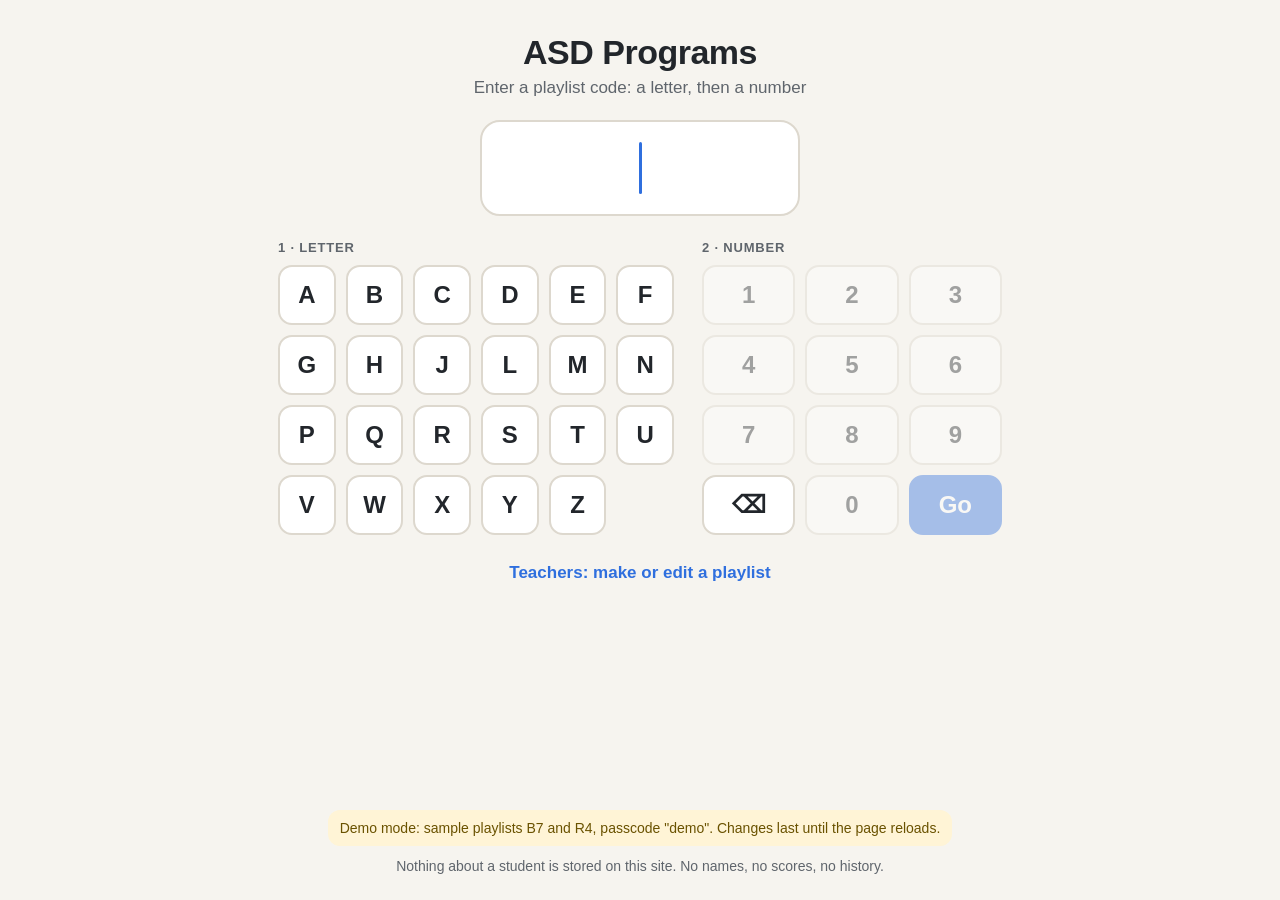
==== index.html @ 2d55800f "Build the site shell, playlists, builder and Apps Script store One-page shell: home code entry, stud" ====
<!DOCTYPE html>
<html lang="en">
<head>
<meta charset="utf-8">
<meta name="viewport" content="width=device-width, initial-scale=1, maximum-scale=1, user-scalable=no">
<meta name="apple-mobile-web-app-title" content="ASD Programs">
<meta name="referrer" content="no-referrer">
<title>ASD Programs</title>
<link rel="stylesheet" href="shared/shell.css">
</head>
<body>
<div id="app"></div>

<script src="shared/config.js"></script>
<script src="shared/engine.js"></script>
<script src="shared/store.js"></script>
<script src="shared/qr.js"></script>
<!-- Programs: one script per program. Add new programs here. -->
<script src="programs/color-id/program.js"></script>
<script src="shared/app.js"></script>
</body>
</html>
---- shared/shell.css ----
/* Site shell styles. Color ID is the visual model: warm background, white cards,
   blue accent, system font, large touch targets. No animations on student screens. */
:root {
  --bg: #F6F4EF;
  --ink: #22262B;
  --muted: #5F656C;
  --card: #FFFFFF;
  --soft: #FBFAF7;
  --line: #DDD8CE;
  --accent: #2F6FDE;
  --accent-soft: #EAF1FD;
  --good: #2E9E44;
  --good-soft: #E5F4E4;
  --warn: #C9541A;
  --warn-soft: #F9ECE7;
  --cat-math: #2F6FDE;
  --cat-literacy: #E08A2E;
  --cat-life: #2E9E44;
}
* { box-sizing: border-box; }
html, body { margin: 0; height: 100%; }
body {
  background: var(--bg); color: var(--ink);
  font-family: -apple-system, BlinkMacSystemFont, "Segoe UI", Roboto, Helvetica, Arial, sans-serif;
  -webkit-user-select: none; user-select: none;
  -webkit-tap-highlight-color: transparent;
  -webkit-touch-callout: none;
  touch-action: manipulation;
  overflow: hidden;
}
input { -webkit-user-select: text; user-select: text; }
button { font: inherit; color: inherit; cursor: pointer; touch-action: manipulation; }
a { color: var(--accent); }
[hidden] { display: none !important; }

#app { position: absolute; inset: 0; }
.screen { position: absolute; inset: 0; display: flex; flex-direction: column; }
.scroll { overflow-y: auto; -webkit-overflow-scrolling: touch; }

/* ---------- Shared bits ---------- */
h1 { font-size: 34px; line-height: 40px; margin: 0; letter-spacing: -0.5px; }
.sub { color: var(--muted); margin: 4px 0 0; font-size: 17px; line-height: 24px; }
.label { font-size: 13px; font-weight: 700; letter-spacing: 0.8px; text-transform: uppercase; color: var(--muted); margin: 0; }
.link { background: none; border: none; padding: 8px 0; font-size: 16px; font-weight: 600; color: var(--accent); }
.page { width: 100%; max-width: 820px; margin: 0 auto; padding: 36px 24px 48px; display: flex; flex-direction: column; gap: 16px; }
.head { display: flex; justify-content: space-between; align-items: flex-end; gap: 16px; margin-bottom: 8px; }
.group { background: var(--card); border: 1px solid var(--line); border-radius: 16px; padding: 16px 18px; }
.group h2 { margin: 0 0 12px; }
.btn {
  min-height: 52px; padding: 0 22px; border-radius: 14px; border: 2px solid var(--line); background: var(--soft);
  font-size: 17px; font-weight: 600; display: inline-flex; align-items: center; justify-content: center; text-decoration: none; color: var(--ink);
}
.btn.primary { background: var(--accent); border-color: var(--accent); color: #fff; font-weight: 700; }
.btn.small { min-height: 44px; padding: 0 16px; font-size: 15px; border-radius: 12px; }
.btn.wide { width: 100%; }
.btn:disabled { opacity: .45; cursor: default; }
.big-start { min-height: 72px; font-size: 24px; border-radius: 16px; }
.note { color: var(--muted); font-size: 14px; line-height: 20px; text-align: center; margin: 0; }
.msg { border-radius: 12px; padding: 12px 14px; font-size: 15px; line-height: 21px; }
.msg.err { background: var(--warn-soft); color: #8A3A10; }
.msg.ok { background: var(--good-soft); color: #1F6A2E; }
.demo-banner { background: #FFF4D6; color: #6A5200; font-size: 14px; line-height: 20px; text-align: center; padding: 8px 12px; border-radius: 12px; }

/* segmented choice */
.seg { display: flex; gap: 8px; flex-wrap: wrap; }
.seg button {
  flex: 1 1 0; min-width: 120px; padding: 12px 10px; border-radius: 12px;
  border: 2px solid var(--line); background: var(--soft); font-size: 17px; font-weight: 600; text-align: center;
}
.seg button small { display: block; font-weight: 400; font-size: 13px; color: var(--muted); margin-top: 3px; }
.seg button.sel { border-color: var(--accent); background: var(--accent-soft); }
.row { display: flex; align-items: center; justify-content: space-between; gap: 16px; padding: 8px 0; font-size: 17px; }
.row + .row { border-top: 1px solid #EEEAE2; }
.row .hint { color: var(--muted); font-size: 13px; display: block; margin-top: 2px; }
.toggle { width: 58px; height: 34px; border-radius: 17px; border: none; background: #CFCAC0; position: relative; flex: none; padding: 0; }
.toggle::after { content: ""; position: absolute; top: 3px; left: 3px; width: 28px; height: 28px; border-radius: 50%; background: #fff; box-shadow: 0 1px 3px rgba(0,0,0,.2); }
.toggle.sel { background: var(--good); }
.toggle.sel::after { left: 27px; }
.stepper { display: flex; align-items: center; gap: 10px; }
.stepper button { width: 44px; height: 44px; border-radius: 12px; border: 2px solid var(--line); background: var(--soft); font-size: 22px; font-weight: 700; padding: 0; }
.stepper span { min-width: 36px; text-align: center; font-size: 20px; font-weight: 700; }
.chips { display: flex; gap: 6px; flex-wrap: wrap; margin-top: 10px; }
.chip { display: inline-flex; align-items: center; gap: 6px; font-size: 14px; padding: 4px 10px 4px 4px; border-radius: 20px; background: #F2EFE8; }
.chip i { width: 18px; height: 18px; border-radius: 50%; display: inline-block; border: 1px solid rgba(0,0,0,.15); }

/* category legend + program cards (staff screens only) */
.legend { display: flex; gap: 18px; flex-wrap: wrap; font-size: 14px; font-weight: 600; color: #3E444A; }
.legend span { display: flex; align-items: center; gap: 6px; }
.legend i { width: 14px; height: 14px; border-radius: 4px; display: block; }
.pcard {
  background: var(--card); border: 1px solid var(--line); border-radius: 16px; overflow: hidden;
  display: flex; align-items: center; gap: 16px; padding: 14px 18px 14px 0; text-align: left; width: 100%; color: var(--ink);
}
.pcard .cat-end { align-self: stretch; width: 12px; flex: none; margin: -14px 6px -14px 0; }
.pcard .icon { width: 64px; height: 44px; flex: none; display: flex; align-items: center; justify-content: center; }
.pcard .icon svg { width: 64px; height: 44px; }
.pcard .txt { flex-grow: 1; display: flex; flex-direction: column; gap: 4px; min-width: 0; }
.pcard .name { display: flex; align-items: baseline; gap: 12px; flex-wrap: wrap; }
.pcard .name b { font-size: 21px; }
.pcard .cat { font-size: 12px; font-weight: 700; letter-spacing: 0.6px; text-transform: uppercase; }
.pcard .summary { font-size: 15px; color: var(--muted); }
.pcard .chev { width: 14px; height: 24px; flex: none; }
.pcard .acts { display: flex; gap: 8px; flex: none; flex-wrap: wrap; justify-content: flex-end; }
button.pcard { font: inherit; }

/* ---------- Home: code entry ---------- */
.home { align-items: center; padding: 32px 24px 24px; overflow-y: auto; }
.code-box {
  width: 320px; height: 96px; background: var(--card); border: 2px solid var(--line); border-radius: 20px;
  display: flex; align-items: center; justify-content: center; gap: 4px; font-size: 60px; font-weight: 700; letter-spacing: 2px; margin-top: 20px;
}
.code-box .caret { width: 3px; height: 52px; background: var(--accent); border-radius: 2px; }
.code-box .ph { color: #C9C3B8; }
.pads { margin-top: 24px; display: flex; gap: 28px; align-items: flex-start; flex-wrap: wrap; justify-content: center; }
.pad { display: flex; flex-direction: column; gap: 10px; }
.letters { width: 396px; max-width: 100%; display: grid; grid-template-columns: repeat(6, minmax(0, 1fr)); gap: 10px; }
.numbers { width: 300px; display: grid; grid-template-columns: repeat(3, minmax(0, 1fr)); gap: 10px; }
.key { height: 60px; border-radius: 14px; border: 2px solid var(--line); background: var(--card); font-size: 24px; font-weight: 700; padding: 0; }
.key.sel { border-color: var(--accent); background: var(--accent-soft); }
.key.go { background: var(--accent); border-color: var(--accent); color: #fff; }
.key:disabled { opacity: .4; }
.home-foot { margin-top: auto; padding-top: 24px; }

/* ---------- Student screens ---------- */
.topbar { display: flex; justify-content: space-between; align-items: center; padding: 14px 16px; min-height: 76px; position: relative; z-index: 5; }
.ghost {
  background: rgba(255,255,255,.7); border: 1px solid var(--line); border-radius: 12px; padding: 12px 16px;
  font-size: 15px; font-weight: 600; color: var(--muted); min-width: 64px;
}
.staff-btn.holding { background: var(--accent-soft); border-color: var(--accent); color: var(--accent); }
.tag { font-size: 15px; font-weight: 600; color: var(--muted); }
.stage { flex-grow: 1; display: flex; flex-direction: column; align-items: center; justify-content: center; position: relative; padding-bottom: 24px; }

.menu-grid { display: grid; grid-template-columns: repeat(3, minmax(0, 1fr)); justify-content: center; gap: 28px; width: min(1000px, 92vw); }
.menu-grid.n1 { grid-template-columns: minmax(0, 340px); }
.menu-grid.n2, .menu-grid.n4 { grid-template-columns: repeat(2, minmax(0, 340px)); }
.scard {
  height: clamp(200px, 30vh, 280px); background: var(--card); border: 3px solid var(--line); border-radius: 28px;
  display: flex; flex-direction: column; align-items: center; justify-content: center; gap: 18px; padding: 12px;
}
.scard svg { width: 150px; height: 110px; }
.scard span { font-size: clamp(22px, 2.6vw, 30px); font-weight: 700; text-align: center; }
.pager { display: flex; align-items: center; gap: 24px; margin-top: 28px; }
.pager button { width: 96px; height: 72px; border-radius: 20px; border: 3px solid var(--line); background: var(--card); padding: 0; }
.pager button svg { width: 36px; height: 36px; }
.pager .dots { display: flex; gap: 8px; }
.pager .dots i { width: 12px; height: 12px; border-radius: 50%; background: #DCD7CD; display: block; }
.pager .dots i.now { background: var(--ink); }

.ready { gap: 28px; }
.ready svg { width: 300px; height: 200px; }
.ready h1 { font-size: 48px; line-height: 56px; }
.ready-start { width: 360px; max-width: 80vw; height: 112px; border-radius: 28px; border: none; background: var(--accent); color: #fff; font-size: 42px; font-weight: 700; }

.progress { display: flex; gap: 6px; flex-wrap: wrap; justify-content: center; max-width: 60vw; }
.progress i { width: 12px; height: 12px; border-radius: 50%; background: #DCD7CD; display: block; }
.progress i.done { background: #9AA3AD; }
.progress i.now { background: var(--ink); }

.end h1 { font-size: 56px; line-height: 64px; }
.end-art { width: 160px; height: 160px; }
.staff-strip {
  margin: 0 24px 28px; background: var(--card); border: 1px solid var(--line); border-radius: 16px; padding: 18px 22px;
  display: flex; align-items: center; gap: 24px; flex-wrap: wrap;
}
.staff-strip .score { display: flex; flex-direction: column; gap: 2px; flex: none; }
.staff-strip .score b { font-size: 30px; line-height: 36px; }
.staff-strip .score span { font-size: 14px; color: var(--muted); }
.staff-strip p { flex: 1 1 300px; margin: 0; font-size: 15px; line-height: 22px; color: #3E444A; }
.marks { display: flex; flex-wrap: wrap; gap: 6px; }
.marks span { width: 32px; height: 32px; border-radius: 9px; display: inline-flex; align-items: center; justify-content: center; font-weight: 700; font-size: 19px; }
.marks .p { background: var(--good-soft); color: #1F7A33; }
.marks .m { background: var(--warn-soft); color: #A8440F; }

/* ---------- Staff panel ---------- */
.scrim { position: absolute; inset: 0; background: rgba(34,38,43,.4); z-index: 20; border: none; padding: 0; width: 100%; }
.panel {
  position: absolute; right: 0; top: 0; bottom: 0; width: min(440px, 92vw); background: #fff; z-index: 21;
  padding: 28px 28px 24px; display: flex; flex-direction: column; gap: 14px; box-shadow: -8px 0 24px rgba(0,0,0,.12); overflow-y: auto;
}
.panel h1 { font-size: 26px; line-height: 32px; }
.panel .scorebox { background: var(--bg); border-radius: 16px; padding: 18px 20px; display: flex; flex-direction: column; gap: 10px; }
.panel .pct { display: flex; align-items: baseline; gap: 12px; }
.panel .pct b { font-size: 48px; line-height: 52px; }
.panel .pct span, .panel .ctx { font-size: 15px; color: var(--muted); }
.panel .spacer { flex-grow: 1; min-height: 8px; }

/* ---------- Modal (passcode, confirm) ---------- */
.modal-wrap { position: absolute; inset: 0; background: rgba(34,38,43,.45); z-index: 40; display: flex; align-items: center; justify-content: center; padding: 20px; }
.modal { background: #fff; border-radius: 20px; padding: 24px; width: min(460px, 100%); display: flex; flex-direction: column; gap: 14px; box-shadow: 0 10px 30px rgba(0,0,0,.2); }
.modal h2 { margin: 0; font-size: 24px; }
.modal p { margin: 0; color: var(--muted); font-size: 16px; line-height: 22px; }
.field { height: 52px; border: 2px solid var(--line); border-radius: 12px; padding: 0 14px; font: inherit; font-size: 20px; background: var(--soft); color: var(--ink); width: 100%; }
.field:focus { outline: none; border-color: var(--accent); }
.modal .acts { display: flex; gap: 10px; justify-content: flex-end; flex-wrap: wrap; }

/* ---------- Builder ---------- */
.reorder { display: flex; flex-direction: column; gap: 4px; flex: none; }
.reorder button { width: 40px; height: 32px; border-radius: 8px; border: 2px solid var(--line); background: var(--soft); padding: 0; font-size: 14px; }
.reorder button:disabled { opacity: .3; }
.add-btn { min-height: 56px; border-radius: 16px; border: 2px dashed #B9B2A5; background: transparent; font-size: 17px; font-weight: 600; color: #3E444A; }
.save-bar { display: flex; gap: 12px; align-items: flex-end; flex-wrap: wrap; }
.save-bar .grow { flex: 1 1 220px; display: flex; flex-direction: column; gap: 8px; }
.code-big { font-size: 34px; line-height: 52px; font-weight: 700; letter-spacing: 1px; }

/* ---------- QR print card ---------- */
.qr-card { align-items: center; justify-content: center; gap: 18px; background: #fff; text-align: center; }
.qr-card .qr svg { width: 300px; height: 300px; }
.qr-card .code-big { font-size: 64px; line-height: 72px; }
.qr-card p { margin: 0; font-size: 17px; line-height: 24px; color: var(--muted); max-width: 520px; }
@media print {
  body { overflow: visible; background: #fff; }
  .no-print { display: none !important; }
  .screen { position: static; }
}
.settings { display: flex; flex-direction: column; gap: 16px; }
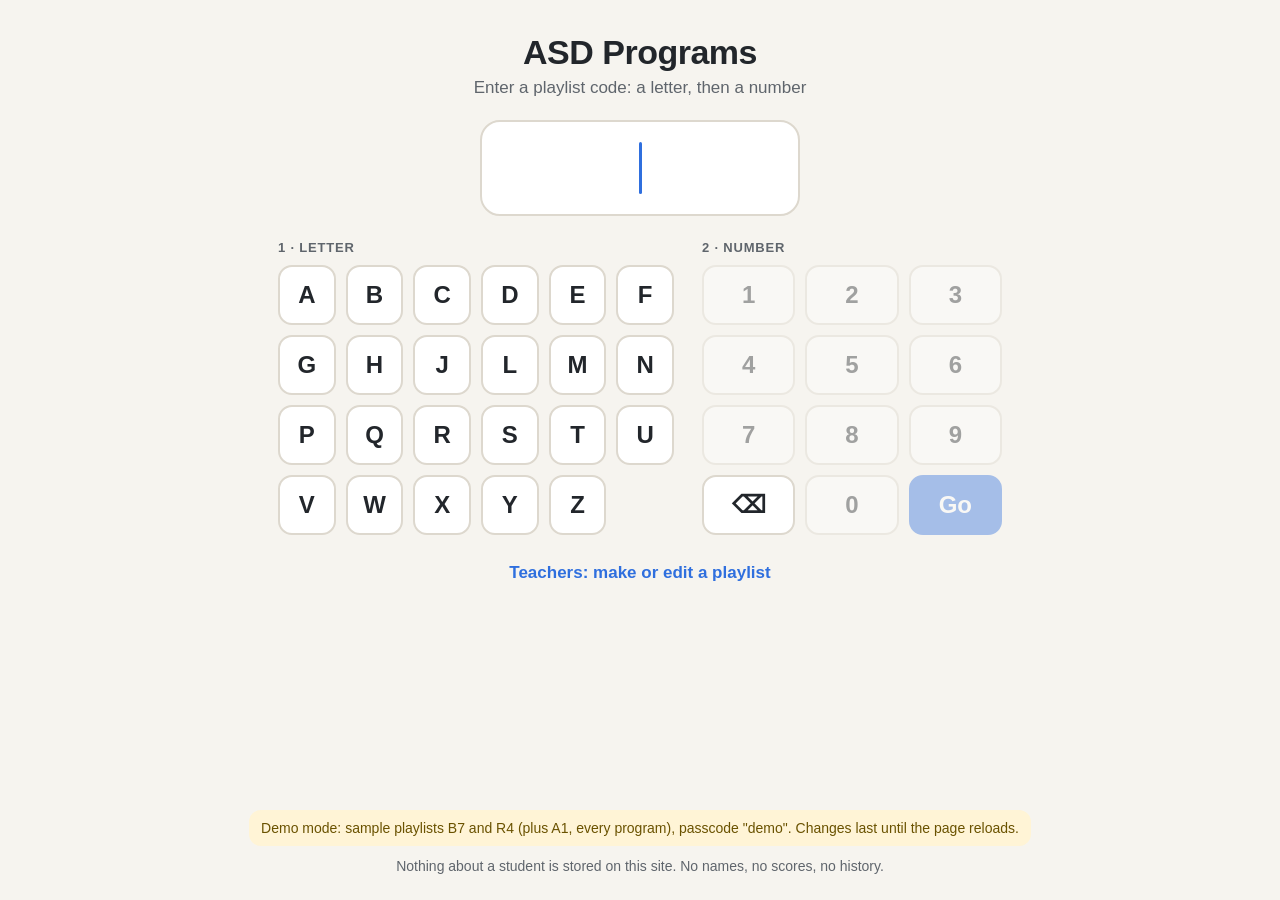
==== commit 9a4bfd22: "Merge main into Spelling Co-Authored-By: Claude Opus 5.5 <noreply@anthropic.com> Claude-Session: htt" ====
--- a/index.html
+++ b/index.html
@@ -16,7 +16,12 @@
 <script src="shared/store.js"></script>
 <script src="shared/qr.js"></script>
 <!-- Programs: one script per program. Add new programs here. -->
-<script src="programs/color-id/program.js"></script>
+<script src="programs/color-id/common.js"></script>
+<script src="programs/color-id-receptive/program.js"></script>
+<script src="programs/color-id-expressive/program.js"></script>
+<script src="programs/addition-facts/program.js"></script>
+<script src="programs/spelling/program.js"></script>
+<script src="programs/sound-recognition-receptive/program.js"></script>
 <script src="shared/app.js"></script>
 </body>
 </html>
--- a/shared/shell.css
+++ b/shared/shell.css
@@ -152,6 +152,15 @@
 .ready h1 { font-size: 48px; line-height: 56px; }
 .ready-start { width: 360px; max-width: 80vw; height: 112px; border-radius: 28px; border: none; background: var(--accent); color: #fff; font-size: 42px; font-weight: 700; }
 
+/* Continue on a paused correction screen (ctx.afterCorrection). Sits at the bottom of the stage. */
+.continue {
+  position: absolute; left: 50%; bottom: 16px; transform: translateX(-50%); z-index: 6;
+  display: flex; align-items: center; gap: 14px; height: 76px; padding: 0 40px; border-radius: 24px; border: none;
+  background: var(--accent); color: #fff; font-size: 32px; font-weight: 700; box-shadow: 0 6px 18px rgba(0,0,0,.14);
+}
+.continue svg { width: 30px; height: 30px; }
+.stage.has-continue { padding-bottom: 100px; }
+
 .progress { display: flex; gap: 6px; flex-wrap: wrap; justify-content: center; max-width: 60vw; }
 .progress i { width: 12px; height: 12px; border-radius: 50%; background: #DCD7CD; display: block; }
 .progress i.done { background: #9AA3AD; }
